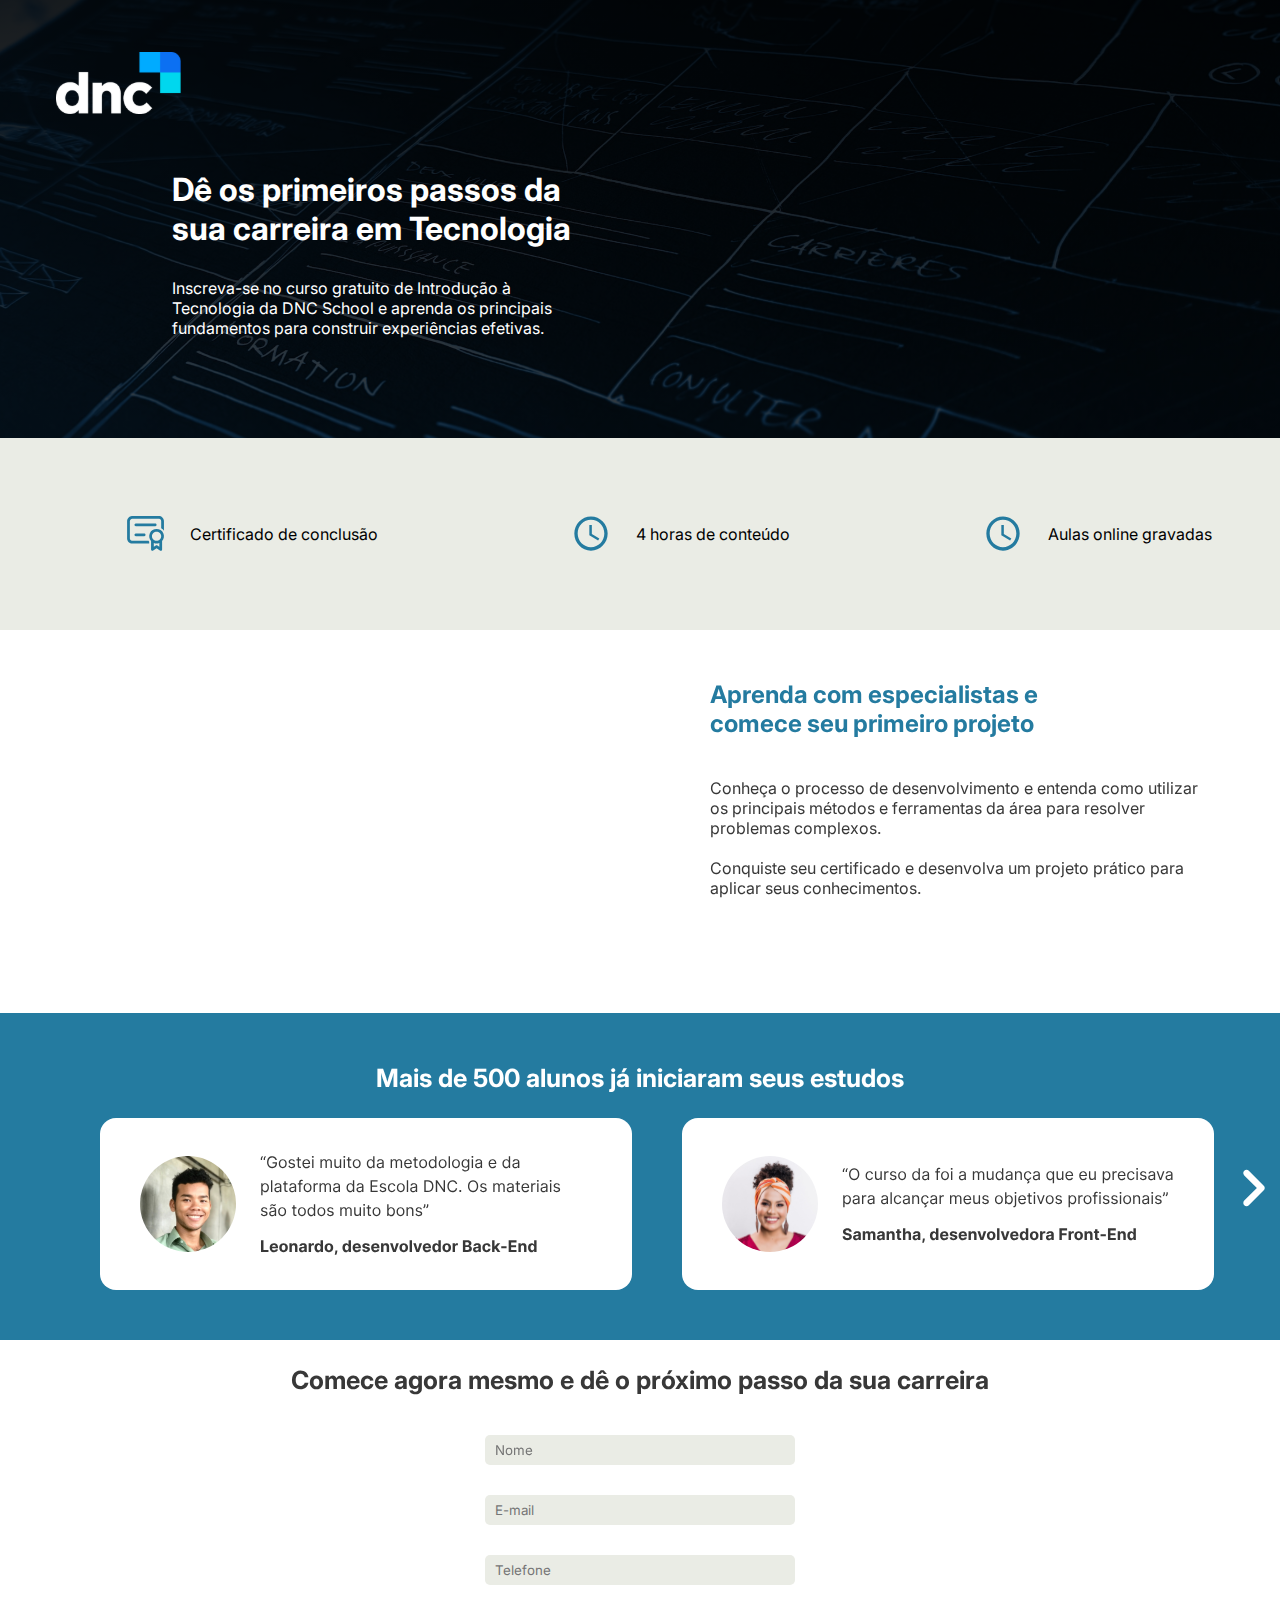
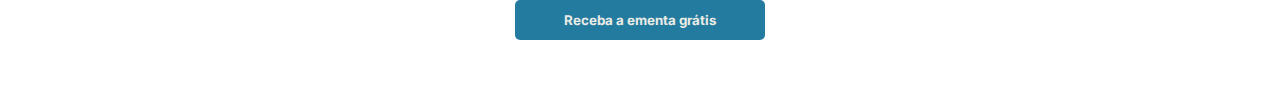
==== index.html @ 32170774 "init" ====
<!DOCTYPE html>
<html lang="pt-br">
<head>
    <meta charset="UTF-8">
    <meta name="viewport" content="width=device-width, initial-scale=1.0">
    <link rel="preconnect" href="https://fonts.googleapis.com">
    <link rel="preconnect" href="https://fonts.gstatic.com" crossorigin>
    <link href="https://fonts.googleapis.com/css2?family=Inter:ital,opsz,wght@0,14..32,100..900;1,14..32,100..900&display=swap" rel="stylesheet">
    <link rel="stylesheet" href="css/style.css">
    <title>Landing Page</title>
</head>
<body>
    <!-- Topo -->
    <div class="topo">
        <a href="">
            <img id="logo" src="img/dnc.svg" alt="dnc">
        </a>
        <h1 class="titulo-menu">Dê os primeiros passos da <br> sua carreira em Tecnologia</h1>
        <p class="subtitulo-menu">
            Inscreva-se no curso gratuito de Introdução à <br> Tecnologia da DNC School e aprenda os principais <br> fundamentos para construir 
            experiências efetivas.
        </p>
    </div>
    <!-- Informacional -->
    <div class="menuinformacional">        
        <p class="textoinfor">
            <img class="icon" src="img/icons/certificado.svg" alt=""> 
            Certificado de conclusão
        </p>
       
        <p class="textoinfor"> 
            <img class="icon" src="img/icons/relogio.svg" alt="">
            4 horas de conteúdo
        </p>

        <p class="textoinfor">
            <img class="icon" src="img/icons/camera.svg" alt="">
            Aulas online gravadas
        </p>
    </div>
    <!-- Vídeo -->
     <div class="secaovideo">
        <iframe class="video" width="502" height="283" src="https://www.youtube.com/embed/45BeP-XJDFA" title="Conheça a Jornada do Aluno DNC" frameborder="0" allow="accelerometer; autoplay; clipboard-write; encrypted-media; gyroscope; picture-in-picture; web-share" referrerpolicy="strict-origin-when-cross-origin" allowfullscreen></iframe>

        <div>
            <h2 class="titulo-video">
                Aprenda com especialistas e <br> comece seu primeiro projeto
            </h2><br><br>
            <p class="texto-video">
                Conheça o processo de desenvolvimento e entenda como utilizar <br> os principais métodos e ferramentas da área para resolver <br> problemas complexos.
                <br><br>
                Conquiste seu certificado e desenvolva um projeto prático para <br> aplicar seus conhecimentos.      
            </p>
        </div>
     </div>
     <!-- Carousel -->
     <div class="secao-carousel">
        <h2 class="title-carousel">Mais de 500 alunos já iniciaram seus estudos</h2>

        <div class="cards">
            <img id="seta-esquerda" class="setas" src="img/icons/seta-esquerda.svg" onclick="rolarParaEsquerda()">
            <img id="leonardo" class="card" src="cards/Leonardo.svg" alt="">
            <img id="samantha" class="card" src="cards/Samantha.svg" alt="">
            <img id="bruna" class="card hidden" src="cards/Bruna.svg" alt="">
            <img id="seta-direita" class="setas" src="img/icons/seta-direita.svg" onclick="rolarParaDireita()">
        </div>
     </div>
     
     <!-- Formulário -->
      <div class="formulario">
        <h2 class="titulo-formulario">Comece agora mesmo e dê o próximo passo da sua carreira</h2>

        <form action="https://api.sheetmonkey.io/form/fKhjSAaBnh78KL9oTZ26S6" method="POST" class="form">
            <input type="text" placeholder="Nome" name="name" required><br>
            <input type="email" placeholder="E-mail" name="email" required><br>
            <input type="number" placeholder="Telefone" name="phone"><br>
            <input type="hidden" name="Created" value="x-sheetmonkey-current-date-time" />
            <button type="submit" value="Sign Up">Receba a ementa grátis</button>
        </form>
      </div>
    <script src="js/main.js"></script>
</body>
</html>
---- css/style.css ----
*{
    margin: 0;
    padding: 0;
    font-family: 'inter';
}
.topo{
    background: url(../img/fundo.svg) no-repeat center center;
    color: #FFF;
    padding-bottom: 100px;
}
#logo{
    margin: 52px 0 0 56px;
}
.titulo-menu{
    margin-left: 172px;
    margin-top: 52px;
}
.subtitulo-menu{
    margin-left: 172px;
    margin-top: 30px;
}
.menuinformacional{
    background: #EAECE5;
    display: grid;
    grid-auto-flow: column;
    columns: auto;
}
.menuinformacional .textoinfor{
    display: flex;
    align-items: center;
}
.menuinformacional .icon{
    margin: 50px 0 50px 100px;
    padding: 25px;
}
.secaovideo{
    display: grid;
    grid-auto-flow: column;
    columns: auto;
}
.secaovideo .video{
    margin: 50px 25px 50px 100px;
}
.secaovideo .titulo-video{
    color: #247BA0;
    margin-top: 50px;
}
.secaovideo .texto-video{
    color: #383838;
}
.secao-carousel{
    background: #247BA0;
    padding: 50px;
}
.secao-carousel h2{
    color: #FFF;
    text-align: center;
    font-size: 25px;
}
.secao-carousel .cards{
    margin-top: 25px;
    display: grid;
    grid-auto-flow: column;
}
.secao-carousel .cards .card{
    margin-left: 50px;
}
.secao-carousel .cards #seta-esquerda{
    display: none;
}
.secao-carousel .cards .setas{
    margin-top: 40%;
    cursor: pointer;
}
.secao-carousel .cards .setas:hover{
    transform: translateY(-7px);
    transition-duration: 0.5s;
}
.secao-carousel .cards .hidden{
    display: none;
}
.formulario{
    text-align: center;
}
.formulario .titulo-formulario{
    font-size: 25px;
    margin: 25px;
    color: #383838;
}
.formulario .form{
    
}
.formulario .form input{
    width: 300px;
    height: 30px;
    background: #EAECE5;
    margin: 15px;
    border: none;
    border-radius: 5px;
    padding-left: 10px;
}
.formulario .form button{
    background: #247BA0;
    height: 40px;
    width: 250px;
    color: #EAECE5;
    border: 0;
    border-radius: 5px;
    margin-bottom: 50px;
    cursor: pointer;
    font-weight: bolder;
}
.formulario .form button:hover{
    background-color: #00425f;
    color: #FFF;
    transform: translateY(-7px);
    transition: 0.5s;
    box-shadow: 0px 15px 20px #26303476;
}
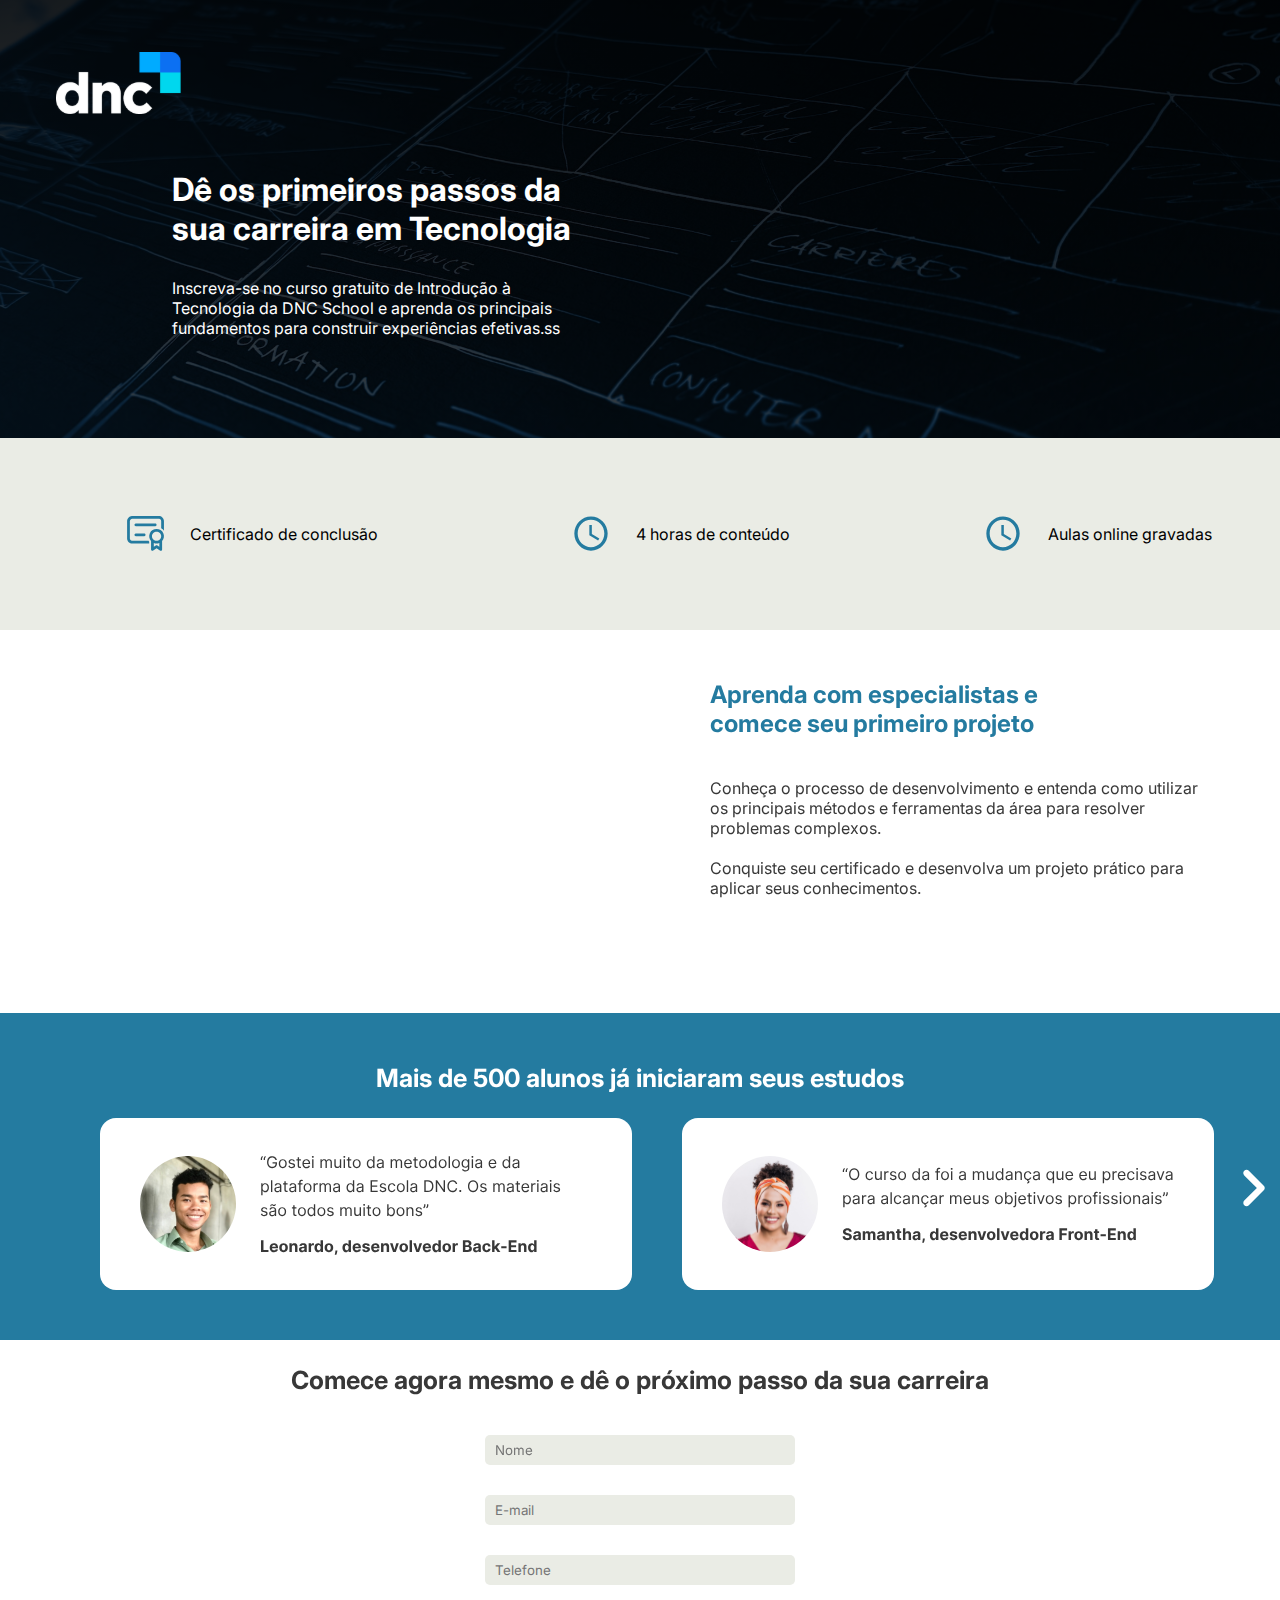
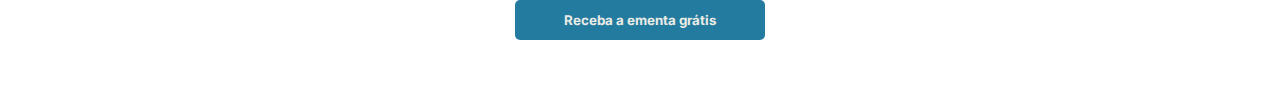
==== commit 23d1227d: "teste git log" ====
--- a/index.html
+++ b/index.html
@@ -18,7 +18,7 @@
         <h1 class="titulo-menu">Dê os primeiros passos da <br> sua carreira em Tecnologia</h1>
         <p class="subtitulo-menu">
             Inscreva-se no curso gratuito de Introdução à <br> Tecnologia da DNC School e aprenda os principais <br> fundamentos para construir 
-            experiências efetivas.
+            experiências efetivas.ss
         </p>
     </div>
     <!-- Informacional -->
